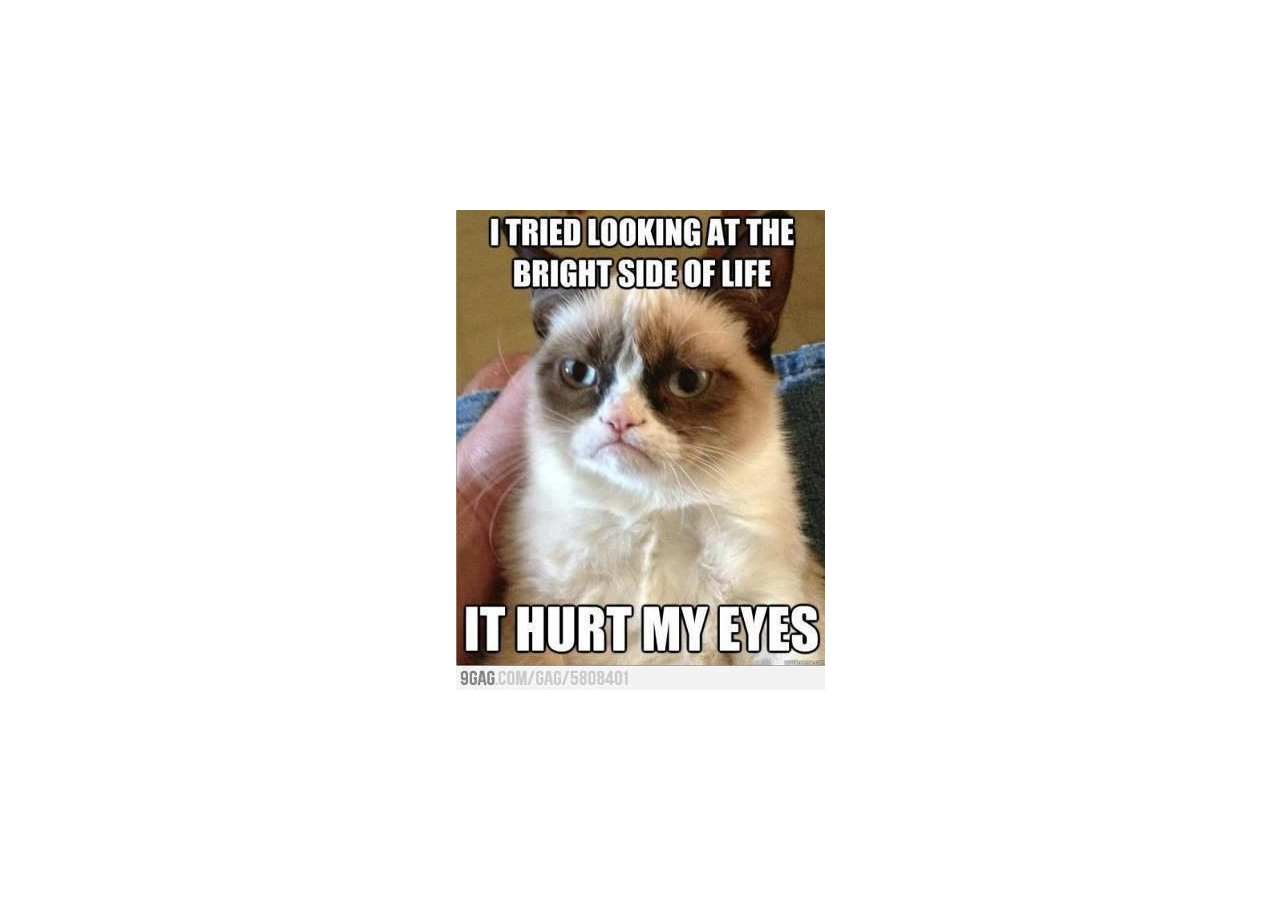
==== index.html @ 716c8786 "Add files via upload" ====
<!DOCTYPE html>
<html lang="en">

<head>
    <meta charset="UTF-8">
    <meta http-equiv="X-UA-Compatible" content="IE=edge">
    <meta name="viewport" content="width=device-width, initial-scale=1.0">
    <title>Dashboard Time</title>

    <link
        href="https://fonts.googleapis.com/css2?family=Barlow:wght@100;200;300;400;500;600;700;800&family=Kumbh+Sans:wght@400;700&family=Oswald:wght@200;300;400;500;600;700&family=Rubik:wght@300;400;500;600;700;800;900&display=swap"
        rel="stylesheet">
    <link rel="stylesheet" href="/css/mobile.css">
    <link rel="stylesheet" href="https://use.fontawesome.com/releases/v5.15.4/css/all.css" integrity="sha384-DyZ88mC6Up2uqS4h/KRgHuoeGwBcD4Ng9SiP4dIRy0EXTlnuz47vAwmeGwVChigm" crossorigin="anonymous">
</head>

<body>
    <div class="container-landing-page">
        <div class="welcome-message">We are glad to see you again!</div>
        <div class="container-log-in-page">
            <form id="registration-form">
                <div class="div-email">
                    <label for="email-adress" class="label-email">Email</label>
                    <div>
                        <i class="fas fa-user"></i>
                        <input type="text" id="email-adress" placeholder="Type your email adress">
                    </div>
                </div>

                <div class="div-password">
                    <label for="password" class="label-password">Password</label>
                    <div>
                        <i class="fas fa-lock"></i>
                        <input type="password" id="password" placeholder="Type your password">
                    </div>
                </div>
                <input type="submit" class="log-in-btn" value="Log In">
            </form>
        </div>

        <small class="or">or</small>

        <a href="/html/register-page.html" class="sing-up-btn">Sign Up</a>
    </div>
    <div class="joke"></div>
    <script src="/js/app.js"></script>
</body>
</html>
---- css/mobile.css ----
* {
    padding: 0%;
    margin: 0%;
    box-sizing: border-box;
}

body {
    font-family: 'Rubik', sans-serif;
    /* background: linear-gradient(to right bottom, hsl(226, 43%, 10%), hsl(235, 46%, 27%), hsl(264, 60%, 33%)); */
    background: url("/img/bg-01.jpg") no-repeat center center/cover;

    height: 100vh;

    display: flex;
    flex-direction: column;
    justify-content: center;
    align-items: center;
}

a {
    text-decoration: none;
}

input {
    border: none;
    outline: none;
}

.container-landing-page {
    background: white;
    height: 600px;
    width: 80%;
    max-width: 500px;
    border-radius: 10px;

    display: flex;
    flex-direction: column;
    /* justify-content: center; */
    align-items: center;

    font-size: 20px;
    box-shadow: 0 0 20px rgba(0, 0, 0, 0.8);
}

#registration-form {
    display: flex;
    flex-direction: column;
    justify-content: center;
    align-items: center;
}

.welcome-message {
    padding: 0 30px;
    margin-bottom: 50px;
    margin-top: 100px;

    text-align: center;
    font-size: 25px;
    font-weight: 600;
    color: #333333;
}

.div-email,
.div-password {
    display: flex;
    flex-direction: column;
    margin-bottom: 30px;
}

/* this will put the bottom line under email and password input */
.label-email + div,
.label-password + div {
    border-bottom: 1px solid rgba(0, 0, 0, 0.6);
    line-height: 1.8;
}

.label-email,
.label-password {
    font-size: 15px;
}

#email-adress,
#password {
    font-size: 17px;
}

.fa-user,
.fa-lock {
    margin: 0 5px;
}

.log-in-btn {
    font-size: 15px;
    text-transform: uppercase;
    text-align: center;
    color: white;
    background: linear-gradient(to right, rgb(27, 124, 67), hsl(136, 65%, 51%), hsl(192, 70%, 51%));
    background: url("/img/bg-01.jpg") no-repeat center center/cover;
    padding: 10px 20px;
    width: 90%;
    border-radius: 30px;
    transition: all 0.2s linear;
    margin-top: 20px;
}

.log-in-btn:hover {
    opacity: 0.8;
}

.or {
    margin: 20px 0;
}

.joke {
    background: white;
    z-index: 50;
    height: 100vh;
    width: 100vw;
    position: absolute;
    top: 0%;
    left: 0%;
    z-index: 1;
}

.joke::after {
    content: '';
    height: 100vh;
    width: 100vw;
    background: url("/img/2.jpg") no-repeat center center;
    position: absolute;
    top: 0%;
    left: 0%;
    z-index: 1000;
}
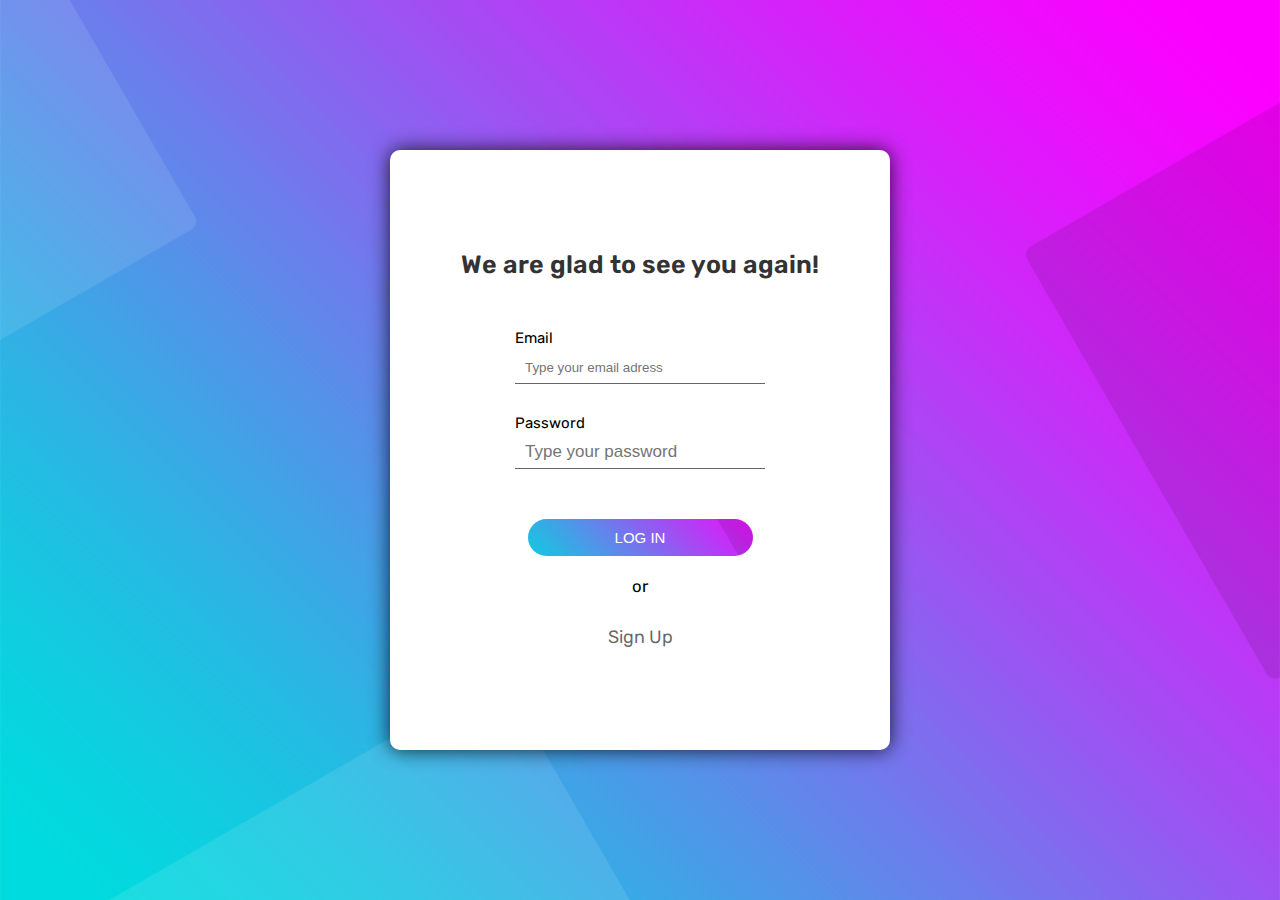
==== commit d3f258ad: "Add files via upload" ====
--- a/index.html
+++ b/index.html
@@ -21,28 +21,28 @@
             <form id="registration-form">
                 <div class="div-email">
                     <label for="email-adress" class="label-email">Email</label>
-                    <div>
+                    <div class="div-register-password">
                         <i class="fas fa-user"></i>
-                        <input type="text" id="email-adress" placeholder="Type your email adress">
+                        <input type="email" id="" placeholder="Type your email adress">
                     </div>
                 </div>
 
                 <div class="div-password">
                     <label for="password" class="label-password">Password</label>
-                    <div>
+                    <div class="div-register-password-confirm">
                         <i class="fas fa-lock"></i>
-                        <input type="password" id="password" placeholder="Type your password">
+                        <input type="password" id="password" minlength="8" maxlength="24" placeholder="Type your password">
                     </div>
                 </div>
-                <input type="submit" class="log-in-btn" value="Log In">
+                <input type="submit" class="btn" value="Log In">
             </form>
         </div>
 
         <small class="or">or</small>
 
-        <a href="/html/register-page.html" class="sing-up-btn">Sign Up</a>
+        <a href="/register-page.html" class="sing-up-btn">Sign Up</a>
     </div>
-    <div class="joke"></div>
-    <script src="/js/app.js"></script>
+    <!-- <div class="joke"></div> -->
+    <!-- <script src="/js/app.js"></script> -->
 </body>
 </html>--- a/css/mobile.css
+++ b/css/mobile.css
@@ -26,6 +26,7 @@
     outline: none;
 }
 
+/* LOG IN PAGE */
 .container-landing-page {
     background: white;
     height: 600px;
@@ -72,6 +73,7 @@
 .label-password + div {
     border-bottom: 1px solid rgba(0, 0, 0, 0.6);
     line-height: 1.8;
+    width: 250px
 }
 
 .label-email,
@@ -89,7 +91,7 @@
     margin: 0 5px;
 }
 
-.log-in-btn {
+.btn {
     font-size: 15px;
     text-transform: uppercase;
     text-align: center;
@@ -103,7 +105,7 @@
     margin-top: 20px;
 }
 
-.log-in-btn:hover {
+.btn:hover {
     opacity: 0.8;
 }
 
@@ -111,24 +113,35 @@
     margin: 20px 0;
 }
 
-.joke {
-    background: white;
-    z-index: 50;
-    height: 100vh;
-    width: 100vw;
-    position: absolute;
-    top: 0%;
-    left: 0%;
-    z-index: 1;
+.sing-up-btn {
+    padding: 10px 20px;
+    border-radius: 20px;
+    font-size: 18px;
+    transition: all 0.2s linear;
+    color: rgba(0, 0, 0, 0.6);
 }
 
-.joke::after {
-    content: '';
-    height: 100vh;
-    width: 100vw;
-    background: url("/img/2.jpg") no-repeat center center;
-    position: absolute;
-    top: 0%;
-    left: 0%;
-    z-index: 1000;
+
+.sing-up-btn:hover,.already-an-account-btn:hover {
+    background-color: #eee;
+}
+
+
+/* REGISTER PAGE */
+.welcome-message-register{
+    margin: 40px 0;
+    margin-top: 70px;
+    font-size: 30px;
+}
+
+#register-account {
+    margin-bottom: 25px;
+}
+
+.already-an-account-btn {
+    padding: 10px 20px;
+    border-radius: 20px;
+    font-size: 18px;
+    transition: all 0.2s linear;
+    color: rgba(0, 0, 0, 0.6);
 }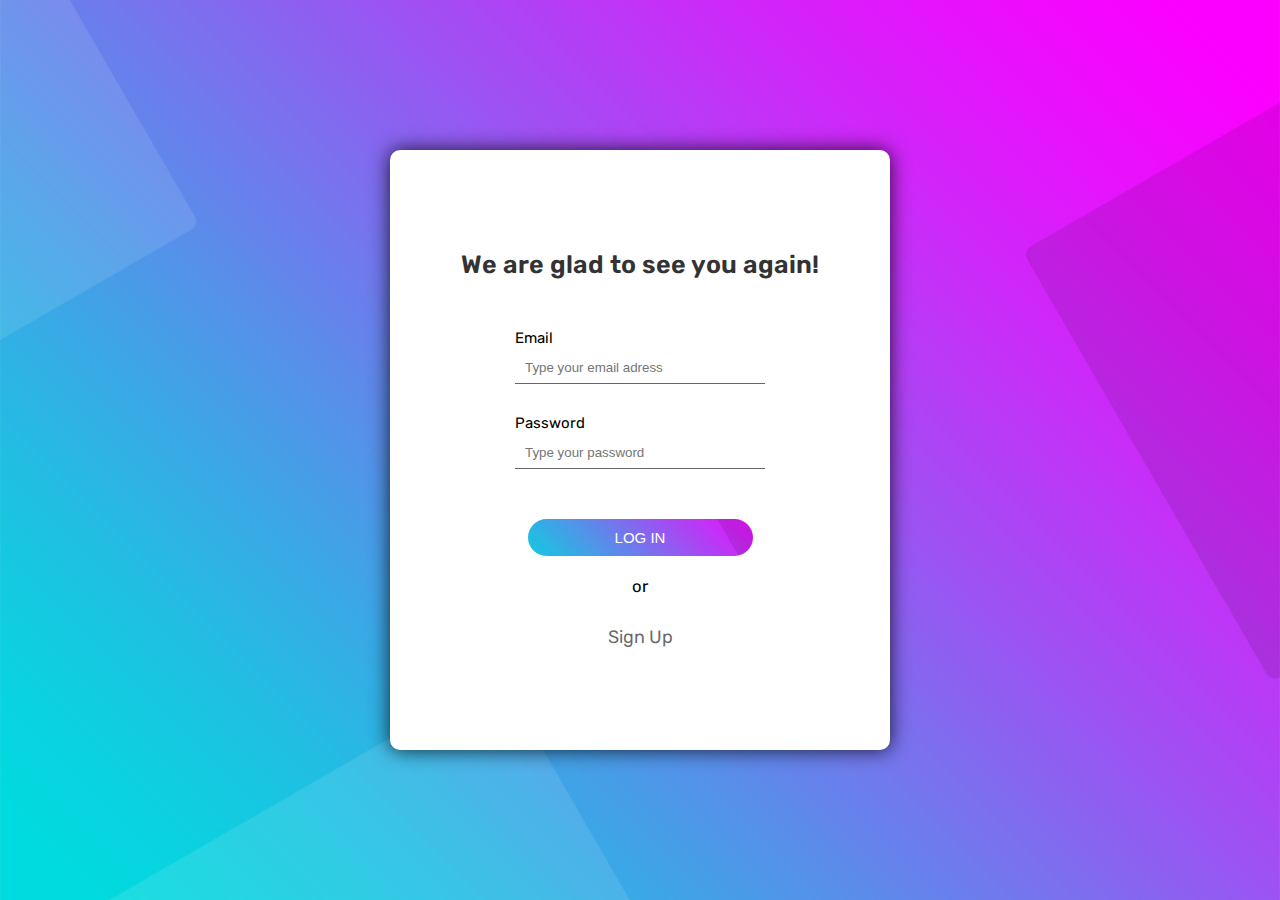
==== commit 960c1d45: "Add files via upload" ====
--- a/index.html
+++ b/index.html
@@ -21,20 +21,20 @@
             <form id="registration-form">
                 <div class="div-email">
                     <label for="email-adress" class="label-email">Email</label>
-                    <div class="div-register-password">
+                    <div class="div-log-in-email">
                         <i class="fas fa-user"></i>
-                        <input type="email" id="" placeholder="Type your email adress">
+                        <input type="email" id="log-in-email" placeholder="Type your email adress">
                     </div>
                 </div>
 
                 <div class="div-password">
                     <label for="password" class="label-password">Password</label>
-                    <div class="div-register-password-confirm">
+                    <div class="div-log-in-password">
                         <i class="fas fa-lock"></i>
-                        <input type="password" id="password" minlength="8" maxlength="24" placeholder="Type your password">
+                        <input type="password" id="log-in-password" minlength="8" maxlength="24" placeholder="Type your password">
                     </div>
                 </div>
-                <input type="submit" class="btn" value="Log In">
+                <input type="submit" class="btn" id="log-in-btn" value="Log In">
             </form>
         </div>
 
@@ -42,7 +42,7 @@
 
         <a href="/register-page.html" class="sing-up-btn">Sign Up</a>
     </div>
-    <!-- <div class="joke"></div> -->
-    <!-- <script src="/js/app.js"></script> -->
+    
+    <script src="/js/app2.js"></script>
 </body>
 </html>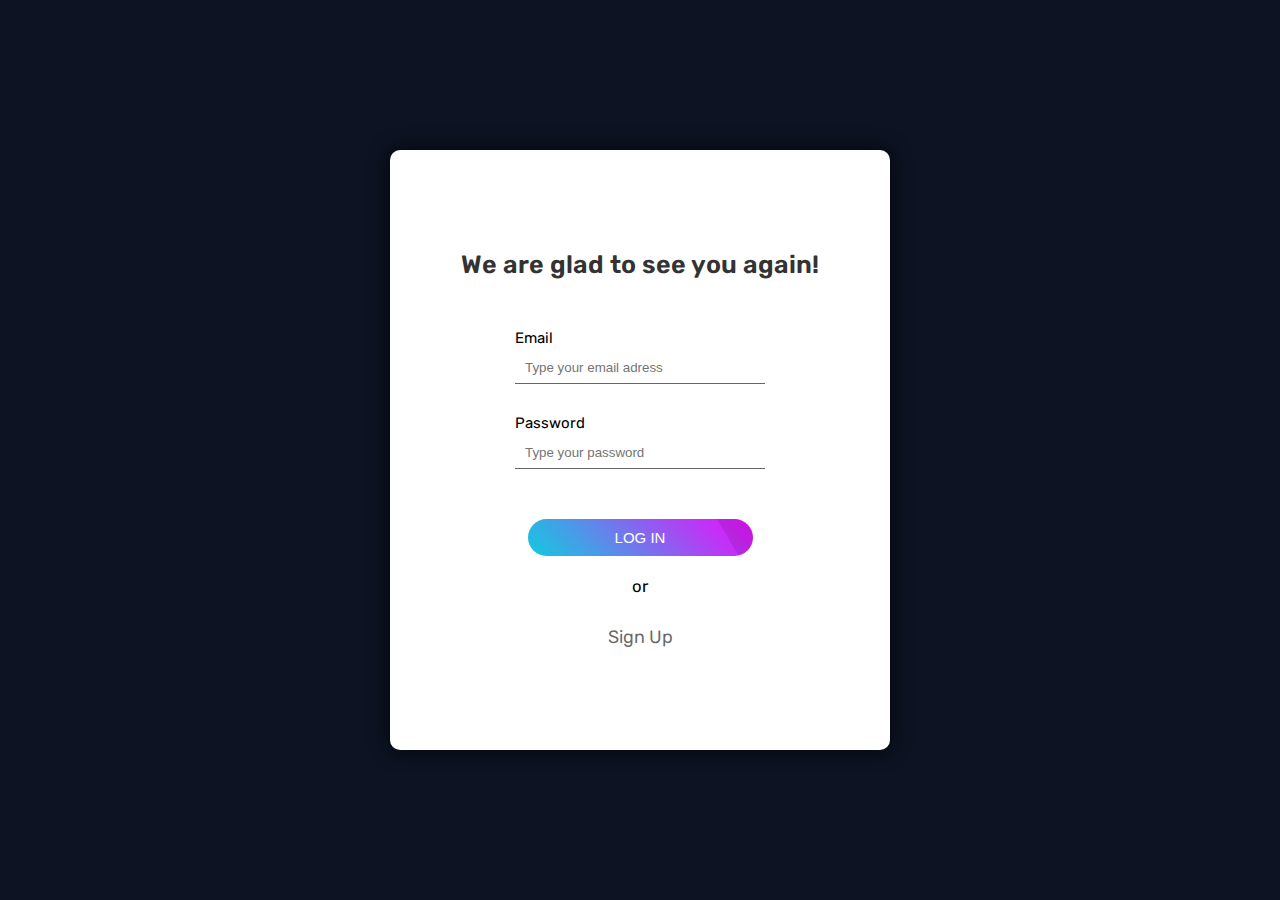
==== commit f1fa129d: "Add files via upload" ====
--- a/index.html
+++ b/index.html
@@ -23,7 +23,7 @@
                     <label for="email-adress" class="label-email">Email</label>
                     <div class="div-log-in-email">
                         <i class="fas fa-user"></i>
-                        <input type="email" id="log-in-email" placeholder="Type your email adress">
+                        <input type="email" id="log-in-email" minlength="8" placeholder="Type your email adress">
                     </div>
                 </div>
 
@@ -43,6 +43,6 @@
         <a href="/register-page.html" class="sing-up-btn">Sign Up</a>
     </div>
     
-    <script src="/js/app2.js"></script>
+    <script src="/js/log-in.js"></script>
 </body>
 </html>--- a/css/mobile.css
+++ b/css/mobile.css
@@ -6,8 +6,8 @@
 
 body {
     font-family: 'Rubik', sans-serif;
-    /* background: linear-gradient(to right bottom, hsl(226, 43%, 10%), hsl(235, 46%, 27%), hsl(264, 60%, 33%)); */
-    background: url("/img/bg-01.jpg") no-repeat center center/cover;
+    /* background: url("/img/bg-01.jpg") no-repeat center center/cover; */
+    background: rgba(13, 19, 35, 1);
 
     height: 100vh;
 
@@ -19,6 +19,10 @@
 
 a {
     text-decoration: none;
+}
+
+ul {
+    list-style: none;
 }
 
 input {
